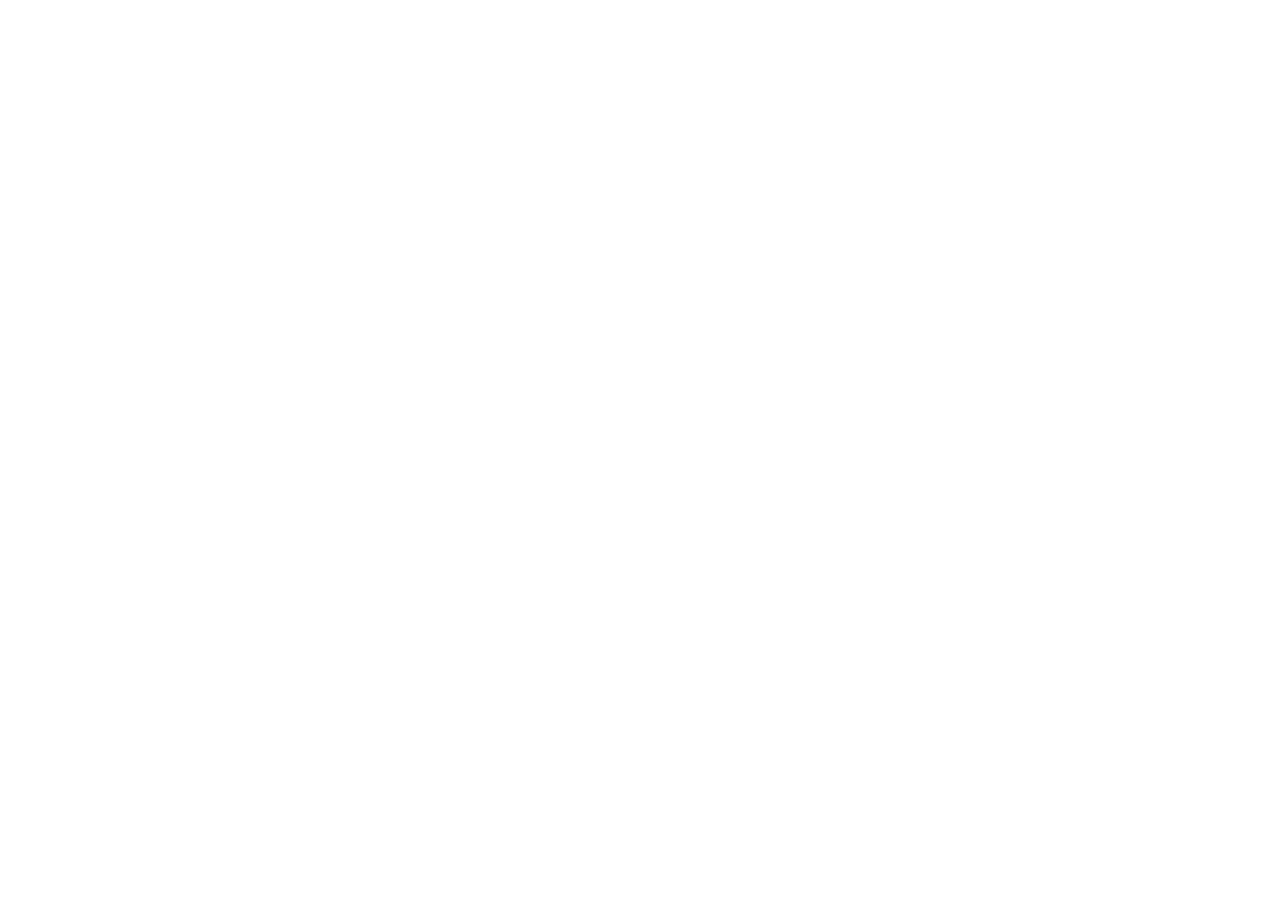
==== aboutme.html @ 5b7e38e8 "portfolio_build_01" ====
<!DOCTYPE html>
<html lang="en">
<head>
    <meta charset="UTF-8">
    <meta http-equiv="X-UA-Compatible" content="IE=edge">
    <meta name="viewport" content="width=device-width, initial-scale=1.0">
    <title>Document</title>
</head>
<body>
    
</body>
</html>
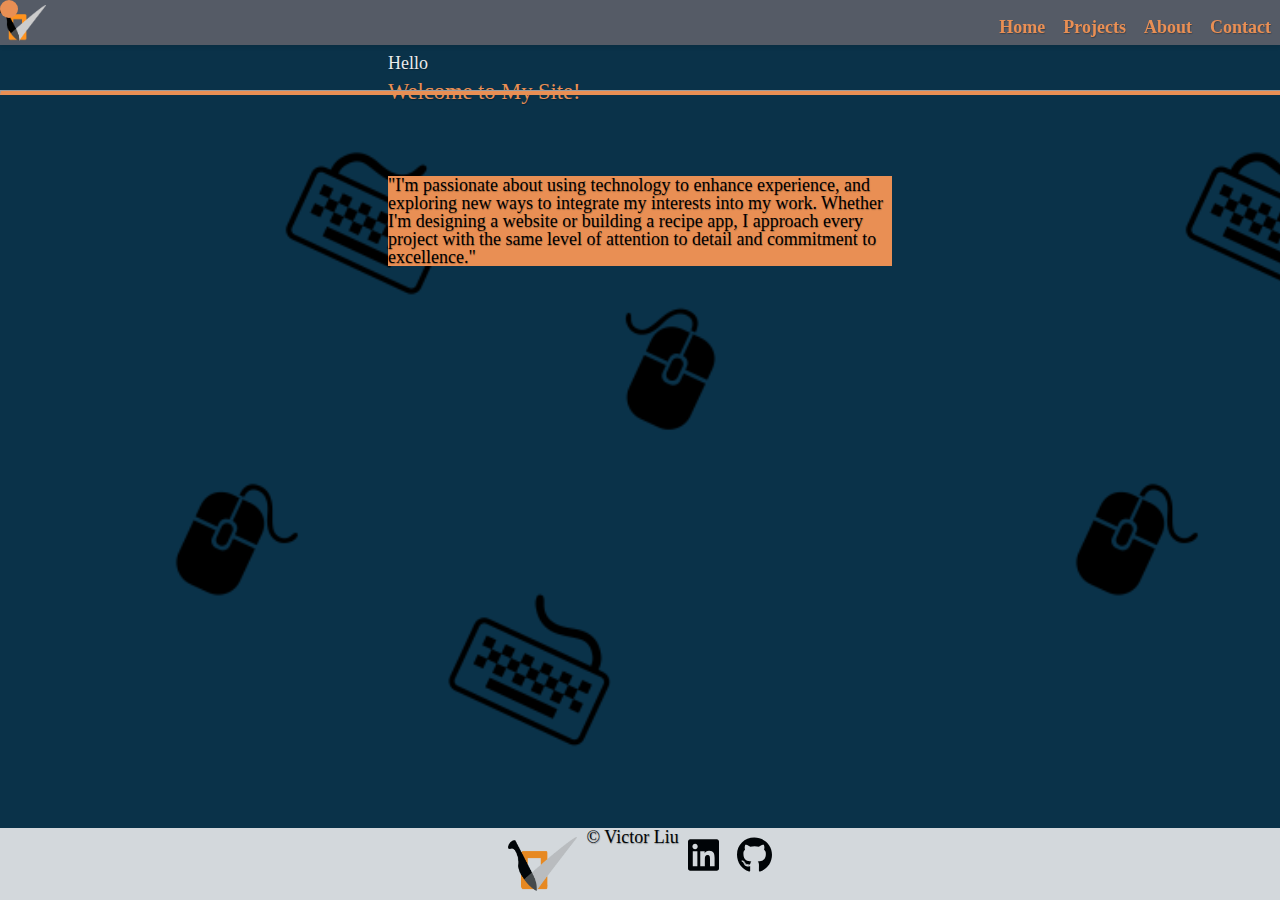
==== commit 1f61e2a5: "started about page" ====
--- a/aboutme.html
+++ b/aboutme.html
@@ -4,9 +4,63 @@
     <meta charset="UTF-8">
     <meta http-equiv="X-UA-Compatible" content="IE=edge">
     <meta name="viewport" content="width=device-width, initial-scale=1.0">
-    <title>Document</title>
+    <link rel="stylesheet" href="/styles/reset.css">
+    <link rel="stylesheet" href="/styles/aboutme.css">
+    <title>About Me - Victor Liu</title>
 </head>
 <body>
+    <header>
+        <nav>
+          <div class="logo">
+            <a href="/index.html" class="interactable
+            " data-type="inlink"><img src="images/personallogo.png" alt="Homepage"></a>
+          </div>
+          <div class="nav-toggle">
+            <button class="interactable" data-type="button">MENU</button>
+          </div>
+          <ul class="menu">
+            <li><a class="interactable" data-type="inlink" href="#">Home</a></li>
+            <li><a class="interactable" data-type="inlink" href="#">Projects</a></li>
+            <li><a class="interactable" data-type="inlink" href="#">About</a></li>
+            <li><a class="interactable" data-type="inlink" href="#">Contact</a></li>
+          </ul>
+        </nav>
+        <div id="mouse-trail">
+          <i id="trail-icon" class=""></i>
+        </div>
+      </header>
+      <main>
+        <section id="about" class="isflex">
+            <div class="container">
+                <div class="page__subject">
+                    <h3 class="page__subject-heading">Hello</h3>
+                    <hr class="page__subject-divider">
+                    <h1 class="page__subject-title">Welcome to My Site!</h1>
+                 </div>
+                <div class="about__intro">
+                    "I'm passionate about using technology to enhance experience, and exploring new ways to integrate my interests into my work. Whether I'm designing a website or building a recipe app, I approach every project with the same level of attention to detail and commitment to excellence."
+                </div>
+            </div>
+        </section>
+      </main>
+
+
+      <footer>
+        <div class="footer isflex">
+          <div class="container isflex">
+            <div class="footer-left isflex">
+            <img src="images/personallogo.png" alt="Logo">
+           
+            </div>
+            <p>&copy; Victor Liu</p>
+            <div class="footer-right isflex interactable" data-type="link">
+            <a href="https://www.linkedin.com/in/victorshliu/"><img src="images/linkedin.svg" alt="LinkedIn"></a>
+            <a href="https://github.com/Victorshliu"><img src="images/github.svg" alt="Github"></a>
+            </div>
+          </div>
+        </div>
+    </footer>
     
 </body>
+<script src="scripts/scripts.js"></script>
 </html>--- a/styles/aboutme.css
+++ b/styles/aboutme.css
@@ -0,0 +1,12 @@
+/* Import Globals */
+@import url(/styles/global.css);
+
+#about {
+    height: 100vh;
+}
+
+.about__intro {
+    background-color: var(--bo);
+    max-width: 28em;
+    margin-top: 4em;
+}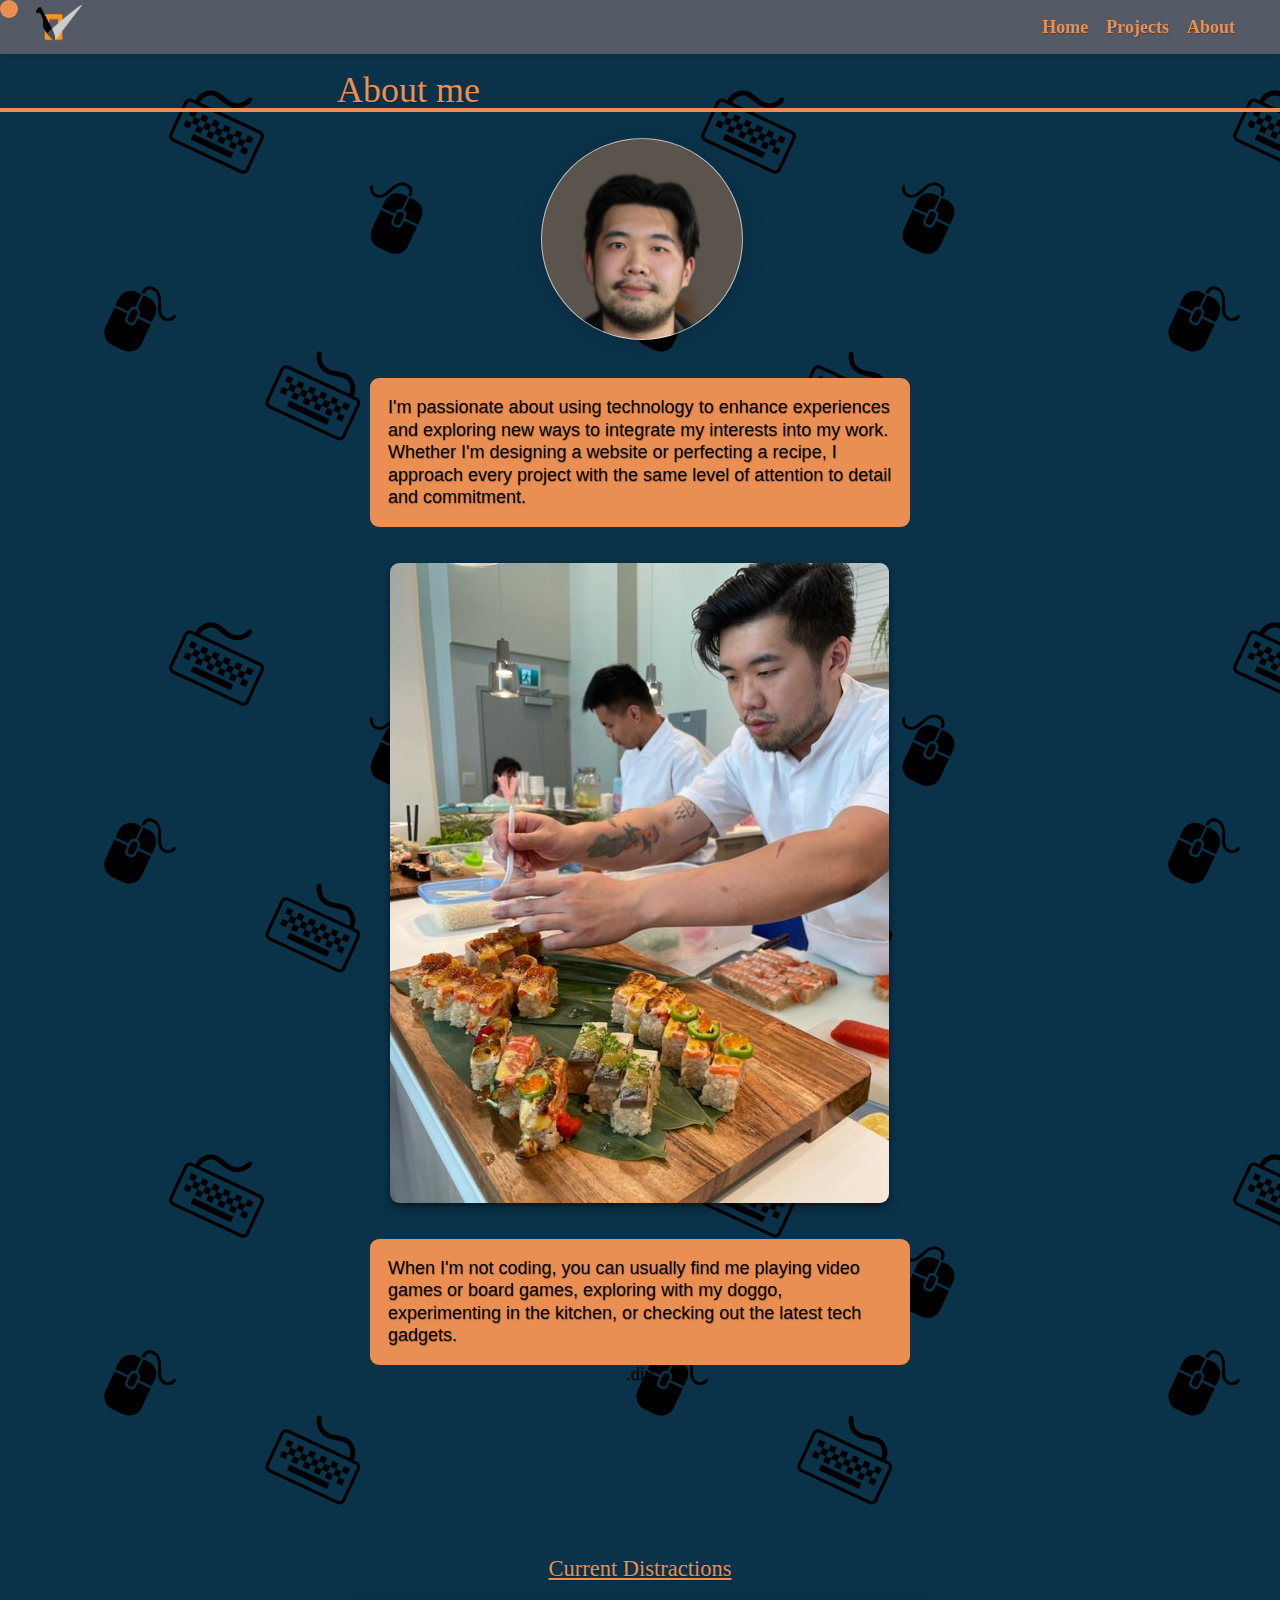
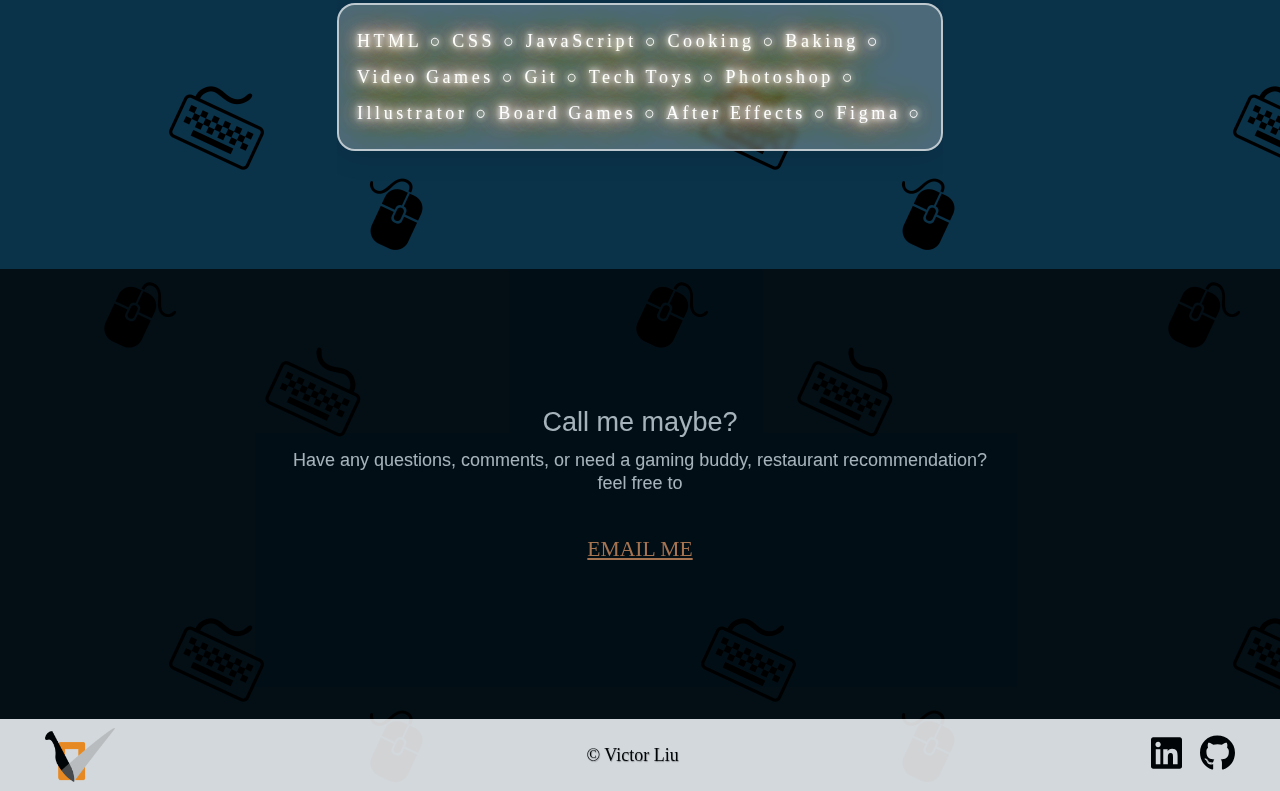
==== commit 662f8154: "doneish" ====
--- a/aboutme.html
+++ b/aboutme.html
@@ -9,58 +9,97 @@
     <title>About Me - Victor Liu</title>
 </head>
 <body>
-    <header>
-        <nav>
-          <div class="logo">
-            <a href="/index.html" class="interactable
-            " data-type="inlink"><img src="images/personallogo.png" alt="Homepage"></a>
-          </div>
-          <div class="nav-toggle">
-            <button class="interactable" data-type="button">MENU</button>
-          </div>
-          <ul class="menu">
-            <li><a class="interactable" data-type="inlink" href="#">Home</a></li>
-            <li><a class="interactable" data-type="inlink" href="#">Projects</a></li>
-            <li><a class="interactable" data-type="inlink" href="#">About</a></li>
-            <li><a class="interactable" data-type="inlink" href="#">Contact</a></li>
-          </ul>
-        </nav>
-        <div id="mouse-trail">
-          <i id="trail-icon" class=""></i>
-        </div>
-      </header>
-      <main>
+  <header>
+    <nav class="container">
+      <div class="logo isflex">
+        <a href="/index.html"><img src="images/personallogo.png" alt="Homepage"></a>
+      </div>
+      <div class="nav-toggle">
+        <button class="interactable" data-type="button">MENU</button>
+      </div>
+      <ul class="menu">
+        <li><a class="interactable" data-type="inlink" href="/index.html">Home</a></li>
+        <li><a class="interactable" data-type="inlink" href="/projects.html">Projects</a></li>
+        <li><a class="interactable" data-type="inlink" href="/aboutme.html">About</a></li>
+      </ul>
+    </nav>
+    <div id="mouse-trail">
+      <i id="trail-icon" class=""></i>
+    </div>
+  </header>
+      <main class="">
         <section id="about" class="isflex">
             <div class="container">
                 <div class="page__subject">
-                    <h3 class="page__subject-heading">Hello</h3>
                     <hr class="page__subject-divider">
-                    <h1 class="page__subject-title">Welcome to My Site!</h1>
+                    <h1 class="page__subject-title">About me</h1>
                  </div>
+                 <div class="portrait-container">
+                  <div class="portrait"></div>
+                </div>
+                
+                 <div class="content__container">
                 <div class="about__intro">
-                    "I'm passionate about using technology to enhance experience, and exploring new ways to integrate my interests into my work. Whether I'm designing a website or building a recipe app, I approach every project with the same level of attention to detail and commitment to excellence."
+                    I'm passionate about using technology to enhance experiences and exploring new ways to integrate my interests into my work. Whether I'm designing a website or perfecting a recipe, I approach every project with the same level of attention to detail and commitment.
                 </div>
-            </div>
+                <div class="about__cooking">
+                  <img src="images/cooking.jpg" alt="Victor plating sushi">
+                </div>
+                <div class="about__intro-contd"> When I'm not coding, you can usually find me playing video games or board games, exploring with my doggo, experimenting  in the kitchen, or checking out the latest tech gadgets.
+                </div>
+                .div
+                <div class="about__stats">
+                  <h2>Current Distractions</h2>
+                <div class="about__stats-list">
+                    <p class="text-scroll">
+                    HTML &cir;
+                    CSS &cir;
+                    JavaScript &cir;
+                    Cooking &cir;
+                    Baking &cir;
+                  </p>
+                    <p class="text-scroll">
+                      Video Games &cir;
+                      Git &cir;
+                      Tech Toys &cir;
+                      Photoshop &cir;</p>
+                
+                    <p class="text-scroll"> Illustrator &cir;
+                      Board Games &cir;
+                      After Effects &cir;
+                      Figma &cir;</p>
+                   
+                 
+                </div>
+              </div>
+          </div> 
         </section>
+        <section id="contactme">
+          <div class="contact">
+          <h2>Call me maybe?</h2>
+          <p>Have any questions, comments, or need a gaming buddy, restaurant recommendation?<br> feel free to <a href="#" id="email-link">Email me</a></p>
+          </div>
+        </section>
+        <footer class="footer isflex">
+          <div class="footer-left isflex">
+          <img src="images/personallogo.png" alt="Logo">
+          </div>
+          <p>&copy; Victor Liu</p>
+          <div class="footer-right isflex">
+            <ul class="footer__social isflex">
+              <li class="footer__social-link"> <a class="interactable" data-type="link" href="https://www.linkedin.com/in/victorshliu/"><img src="images/linkedin.svg" alt="LinkedIn"></a></li>
+              <li class="footer__social-link"></li>
+            </ul>
+          <a class="interactable" data-type="link" href="https://github.com/Victorshliu"><img src="images/github.svg" alt="Github"></a>
+          </div>
       </main>
 
 
-      <footer>
-        <div class="footer isflex">
-          <div class="container isflex">
-            <div class="footer-left isflex">
-            <img src="images/personallogo.png" alt="Logo">
-           
-            </div>
-            <p>&copy; Victor Liu</p>
-            <div class="footer-right isflex interactable" data-type="link">
-            <a href="https://www.linkedin.com/in/victorshliu/"><img src="images/linkedin.svg" alt="LinkedIn"></a>
-            <a href="https://github.com/Victorshliu"><img src="images/github.svg" alt="Github"></a>
-            </div>
-          </div>
-        </div>
-    </footer>
+      
     
 </body>
 <script src="scripts/scripts.js"></script>
+<script src="scripts/aboutbox.js"></script>
+
+<!-- script for text color change based on scroll position -->
 </html>--- a/styles/aboutme.css
+++ b/styles/aboutme.css
@@ -2,11 +2,167 @@
 @import url(/styles/global.css);
 
 #about {
-    height: 100vh;
+  min-height: 100vh;
+  flex-direction: column;
+}
+
+.content__container {
+    display: flex;
+    flex-direction: column;
+    justify-content: center;
+    align-items: center;
+    margin-top: 2em;
 }
 
 .about__intro {
-    background-color: var(--bo);
-    max-width: 28em;
-    margin-top: 4em;
-}+  background-color: var(--bo);
+  max-width: 28em;
+  margin-top: 2em;
+  font-family: var(--bt);
+  padding: 1em;
+  border-radius: .5em;
+  line-height: 1.25em;
+}
+
+.about__intro-contd {
+  background-color: var(--bo);
+  max-width: 28em;
+  font-family: var(--bt);
+  padding: 1em;
+  border-radius: .5em;
+  margin-top: 1em;
+  line-height: 1.25em;
+}
+
+.about__stats {
+    display: flex;
+    flex-direction: column;
+    justify-content: center;
+    align-items: center;
+    margin-top: 2em;
+    /* min-height: 100vh; */
+    overflow: hidden;
+    width: 100%;
+    font-family: var(--st);
+    color: var(--lt);
+    height: 50vh;
+}
+.about__stats h2 {
+    font-size: 1.25em;
+    text-decoration: underline;
+    color: var(--bo);
+    font-family: var(--ht);
+    margin: 1em;
+}
+.about__stats-list {
+  display: flex;
+  flex-direction: column;
+  justify-content: center;
+  /* min-height: 30vh; */
+  padding: 1em;
+  overflow: hidden;
+  background: rgba(255, 255, 255, 0.27);
+  border-radius: 1em;
+box-shadow: 0 4px 30px rgba(0, 0, 0, 0.1);
+backdrop-filter: blur(3.6px);
+-webkit-backdrop-filter: blur(3.6px);
+border: 2px solid rgba(255, 255, 255, 0.64);
+letter-spacing: .2em;
+}
+.text-scroll {
+    display: inline-block;
+    white-space: nowrap;
+    animation: scroll-left 10s linear 2;
+    padding: .5em 0;
+    color: #FFFFFF;
+    text-shadow: 0 0 5px #FFF, 0 0 10px #FFF, 0 0 15px #FFF, 0 0 20px var(--bo), 0 0 20px var(--bo), 0 0 30px var(--bo), 0 0 45px var(--bo), 0 0 55px var(--bo);
+  }
+  
+.text-scroll:nth-child(1) {
+    animation-delay: 0s;
+}
+  
+.text-scroll:nth-child(2) {
+    animation-delay: .5s;
+}
+  
+.text-scroll:nth-child(3) {
+    animation-delay: 1s;
+}
+  @keyframes scroll-left {
+    0% {
+      transform: translateX(100%);
+    }
+    98% {
+      transform: translateX(-100%);
+      opacity: 1;
+    }
+    99% {
+      transform: translateX(-100%);
+      opacity: 0;
+    }
+    100% {
+      transform: translateX(150%);
+      opacity: 0;
+    }
+  }
+
+
+.about__cooking {
+    display: flex;
+    justify-content: center;
+    align-items: center;
+    margin: 1em;
+    z-index: -2;
+}
+
+.about__cooking img {
+    display: block;
+    justify-content: center;
+    align-items: center;
+    max-height: 75vh;
+    max-width: 75vw;
+    z-index: -2;
+    border-radius: .5em;
+    box-shadow: 0px 2px 4px rgba(0, 0, 0, 0.4), 0px 7px 13px -3px rgba(0, 0, 0, 0.3), inset 0px -3px 0px rgba(0, 0, 0, 0.2);
+    margin-top: 1em;
+}
+
+
+
+/* coin flip */
+.portrait-container {
+  position: relative;
+  width: 11em;
+  height: 11em;
+  margin: 0 auto;
+  perspective: 800px;
+}
+
+.portrait {
+    position: absolute;
+    top: 15%;
+    left: 0;
+    width: 200px;
+    height: 200px;
+    border-radius: 50%;
+    background: rgba(233, 143, 84, 0.36);
+    box-shadow: 0 4px 30px rgba(0, 0, 0, 0.1);
+    backdrop-filter: blur(3.6px);
+    border: 1px solid rgba(255, 255, 255, 0.64);
+    transition: transform 1s;
+    transform-origin: center center;
+    background-image: url('/images/VictorHS.png');
+    background-size: cover;
+  }
+  
+
+.portrait-container:hover .portrait {
+  transform: rotateY(360deg);
+  background-image: url('/images/personallogo.png');
+  background-size: 75%;
+  background-repeat: no-repeat;
+  background-position: center;
+}
+
+
